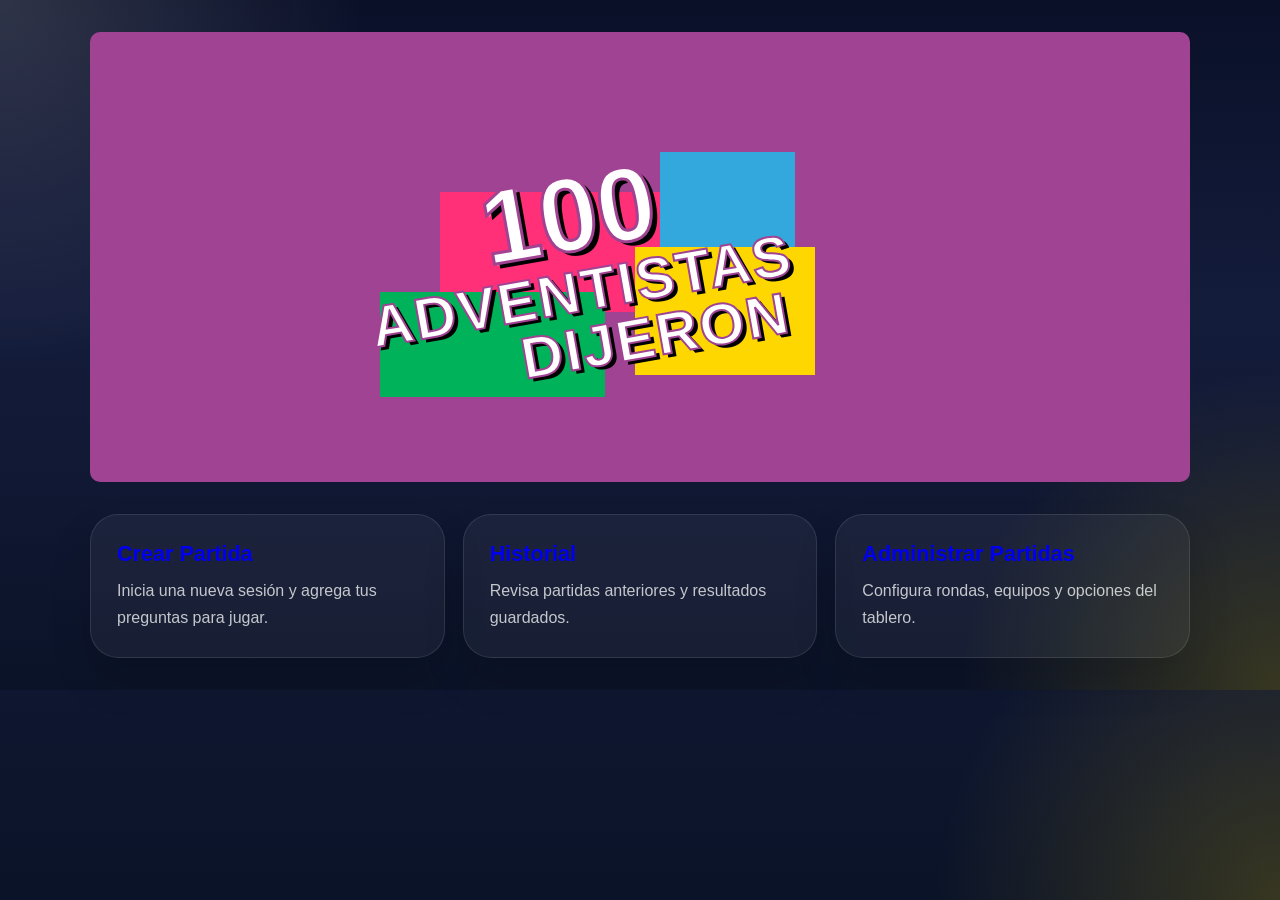
==== index.html @ 5dfc4f7d "Add initial HTML and CSS files for game management interface" ====
<!DOCTYPE html>
<html lang="en">

<head>
    <meta charset="UTF-8">
    <meta name="viewport" content="width=device-width, initial-scale=1.0">
    <link rel="stylesheet" href="./css/styles.css">
    <link rel="stylesheet" href="./css/home.css">
    <title>Home</title>
</head>

<body>
    <main class="page-shell">
            <div class="contenedor">
                <!-- Rectángulos -->
                <div class="rect rosa"></div>
                <div class="rect azul"></div>
                <div class="rect amarillo"></div>
                <div class="rect verde"></div>

                <!-- Texto -->
                <div class="titulo">
                    <h2 class="numero">100</h2>
                    <h2 class="texto linea1">ADVENTISTAS</h2>
                    <h2 class="texto linea2">DIJERON</h2>
                </div>
            </div>

        <section class="navigation-cards">
            <a class="nav-card" href="index.html">
                <h2>Crear Partida</h2>
                <p>Inicia una nueva sesión y agrega tus preguntas para jugar.</p>
            </a>
            <a class="nav-card" href="create-game.html">
                <h2>Historial</h2>
                <p>Revisa partidas anteriores y resultados guardados.</p>
            </a>
            <a class="nav-card" href="manage-rounds.html">
                <h2>Administrar Partidas</h2>
                <p>Configura rondas, equipos y opciones del tablero.</p>
            </a>
        </section>
    </main>
</body>

</html>
---- css/styles.css ----
@import url('./resetAndConstants.css');
---- css/home.css ----
@import url('resetAndConstants.css');

html,
body {
    min-height: 100%;
    font-family: var(--font-family);
    background: radial-gradient(circle at top left, rgba(255, 255, 255, 0.15), transparent 25%),
        radial-gradient(circle at bottom right, rgba(255, 215, 0, 0.18), transparent 22%),
        linear-gradient(180deg, #0a1028 0%, #141c3c 45%, #0b1328 100%);
    color: var(--white-pure);
}

body {
    padding: 32px 16px;
}

.contenedor {
    position: relative;
    width: "80%";
    height: 450px;
    background: var(--purple-dark);
    overflow: hidden;
    border-radius: 10px;
}

.rect {
    position: absolute;
}

.rosa {
    width: 245px;
    height: 120px;
    background: var(--pink-power);
    top: 160px;
    left: 350px;
}

.azul {
    width: 135px;
    height: 120px;
    background: var(--blue-soft);
    top: 120px;
    left: 570px;
}

.amarillo {
    width: 180px;
    height: 128px;
    background: var(--yellow-bright);
    top: 215px;
    left: 545px;
}

.verde {
    width: 225px;
    height: 105px;
    background: var(--green-bright);
    top: 260px;
    left: 290px;
}

.titulo {
    position: absolute;
    top: 135px;
    left: 275px;
    transform: rotate(-10deg);
    text-align: center;
    z-index: 20;
}

.numero {
    font-size: 105px;
    font-weight: 900;
    color: white;
    -webkit-text-stroke: 3px var(--purple-dark);
    text-shadow:
        5px 5px 0 #000,
        2px 2px 0 rgba(255, 255, 255, .3);
    line-height: 0.9;
}

.texto {
    font-size: 58px;
    font-weight: 900;
    color: white;
    letter-spacing: 2px;
    -webkit-text-stroke: 2px var(--purple-dark);
    text-shadow: 4px 4px 0 #000;
}

.linea1 {
    margin-top: -5px;
}

.linea2 {
    margin-top: -10px;
    margin-left: 130px;
}

.page-shell {
    max-width: 1100px;
    margin: 0 auto;
}

.navigation-cards {
    display: grid;
    gap: 18px;
    grid-template-columns: repeat(3, minmax(0, 1fr));
    margin-top: 32px;
}

.nav-card {
    display: block;
    padding: 26px;
    border-radius: 28px;
    background: rgba(255, 255, 255, 0.05);
    border: 1px solid rgba(255, 255, 255, 0.1);
    box-shadow: 0 22px 40px rgba(0, 0, 0, 0.15);
    transition: transform 0.2s ease, border-color 0.2s ease;
}

.nav-card:hover {
    transform: translateY(-4px);
    border-color: rgba(255, 255, 255, 0.2);
}

.nav-card h2 {
    font-size: 1.35rem;
    margin-bottom: 10px;
}

.nav-card p {
    color: rgba(255, 255, 255, 0.75);
    line-height: 1.7;
}

@media (max-width: 900px) {
    .navigation-cards {
        grid-template-columns: 1fr;
    }
}

@media (max-width: 560px) {
    body {
        padding: 18px 12px;
    }
}
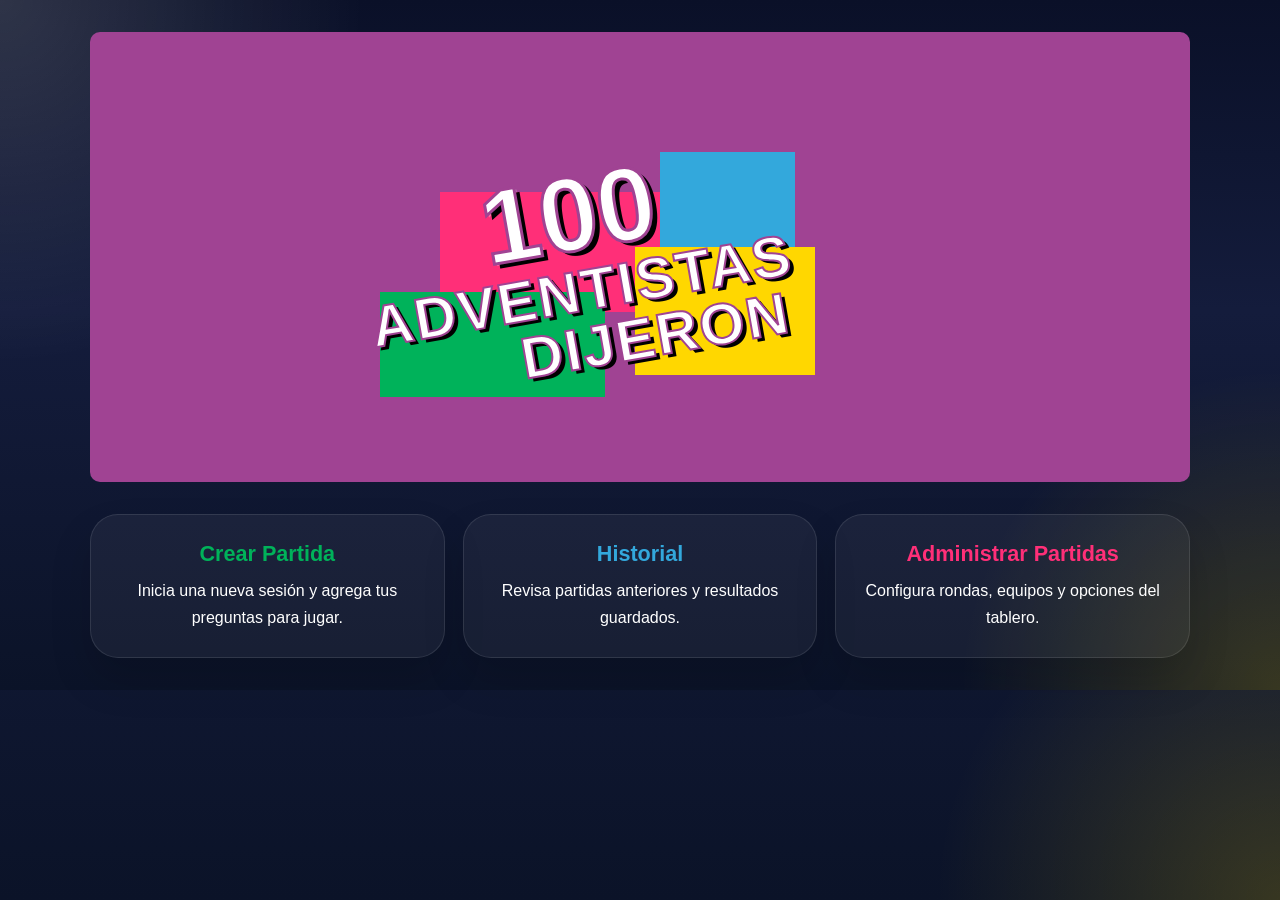
==== commit 40721ee5: "Add game creation functionality and update HTML structure for new game page" ====
--- a/index.html
+++ b/index.html
@@ -11,32 +11,32 @@
 
 <body>
     <main class="page-shell">
-            <div class="contenedor">
-                <!-- Rectángulos -->
-                <div class="rect rosa"></div>
-                <div class="rect azul"></div>
-                <div class="rect amarillo"></div>
-                <div class="rect verde"></div>
+            <div class="container">
+                <!-- Rectangles -->
+                <div class="rect pink"></div>
+                <div class="rect blue"></div>
+                <div class="rect yellow"></div>
+                <div class="rect green"></div>
 
-                <!-- Texto -->
-                <div class="titulo">
-                    <h2 class="numero">100</h2>
-                    <h2 class="texto linea1">ADVENTISTAS</h2>
-                    <h2 class="texto linea2">DIJERON</h2>
+                <!-- Text -->
+                <div class="title">
+                    <h2 class="number">100</h2>
+                    <h2 class="text line-one">ADVENTISTAS</h2>
+                    <h2 class="text line-two">DIJERON</h2>
                 </div>
             </div>
 
         <section class="navigation-cards">
-            <a class="nav-card" href="index.html">
-                <h2>Crear Partida</h2>
+            <a class="nav-card" href="./pages/newGame.html">
+                <h2 style="color: var(--green-bright);">Crear Partida</h2>
                 <p>Inicia una nueva sesión y agrega tus preguntas para jugar.</p>
             </a>
-            <a class="nav-card" href="create-game.html">
-                <h2>Historial</h2>
+            <a class="nav-card" href="./pages/history.html">
+                <h2 style="color: var(--blue-soft);">Historial</h2>
                 <p>Revisa partidas anteriores y resultados guardados.</p>
             </a>
-            <a class="nav-card" href="manage-rounds.html">
-                <h2>Administrar Partidas</h2>
+            <a class="nav-card" href="./pages/manageGame.html">
+                <h2 style="color: var(--pink-power);">Administrar Partidas</h2>
                 <p>Configura rondas, equipos y opciones del tablero.</p>
             </a>
         </section>
--- a/css/home.css
+++ b/css/home.css
@@ -14,7 +14,7 @@
     padding: 32px 16px;
 }
 
-.contenedor {
+.container {
     position: relative;
     width: "80%";
     height: 450px;
@@ -27,7 +27,7 @@
     position: absolute;
 }
 
-.rosa {
+.pink {
     width: 245px;
     height: 120px;
     background: var(--pink-power);
@@ -35,7 +35,7 @@
     left: 350px;
 }
 
-.azul {
+.blue {
     width: 135px;
     height: 120px;
     background: var(--blue-soft);
@@ -43,7 +43,7 @@
     left: 570px;
 }
 
-.amarillo {
+.yellow {
     width: 180px;
     height: 128px;
     background: var(--yellow-bright);
@@ -51,7 +51,7 @@
     left: 545px;
 }
 
-.verde {
+.green {
     width: 225px;
     height: 105px;
     background: var(--green-bright);
@@ -59,7 +59,7 @@
     left: 290px;
 }
 
-.titulo {
+.title {
     position: absolute;
     top: 135px;
     left: 275px;
@@ -68,10 +68,10 @@
     z-index: 20;
 }
 
-.numero {
+.number {
     font-size: 105px;
     font-weight: 900;
-    color: white;
+    color: var(--white-pure);
     -webkit-text-stroke: 3px var(--purple-dark);
     text-shadow:
         5px 5px 0 #000,
@@ -79,20 +79,20 @@
     line-height: 0.9;
 }
 
-.texto {
+.text {
     font-size: 58px;
     font-weight: 900;
-    color: white;
+    color: var(--white-pure);
     letter-spacing: 2px;
     -webkit-text-stroke: 2px var(--purple-dark);
     text-shadow: 4px 4px 0 #000;
 }
 
-.linea1 {
+.line-one {
     margin-top: -5px;
 }
 
-.linea2 {
+.line-two {
     margin-top: -10px;
     margin-left: 130px;
 }
@@ -101,6 +101,7 @@
     max-width: 1100px;
     margin: 0 auto;
 }
+
 
 .navigation-cards {
     display: grid;
@@ -117,6 +118,7 @@
     border: 1px solid rgba(255, 255, 255, 0.1);
     box-shadow: 0 22px 40px rgba(0, 0, 0, 0.15);
     transition: transform 0.2s ease, border-color 0.2s ease;
+    text-align: center;
 }
 
 .nav-card:hover {
@@ -130,7 +132,7 @@
 }
 
 .nav-card p {
-    color: rgba(255, 255, 255, 0.75);
+    color: var(--white-pure);
     line-height: 1.7;
 }
 
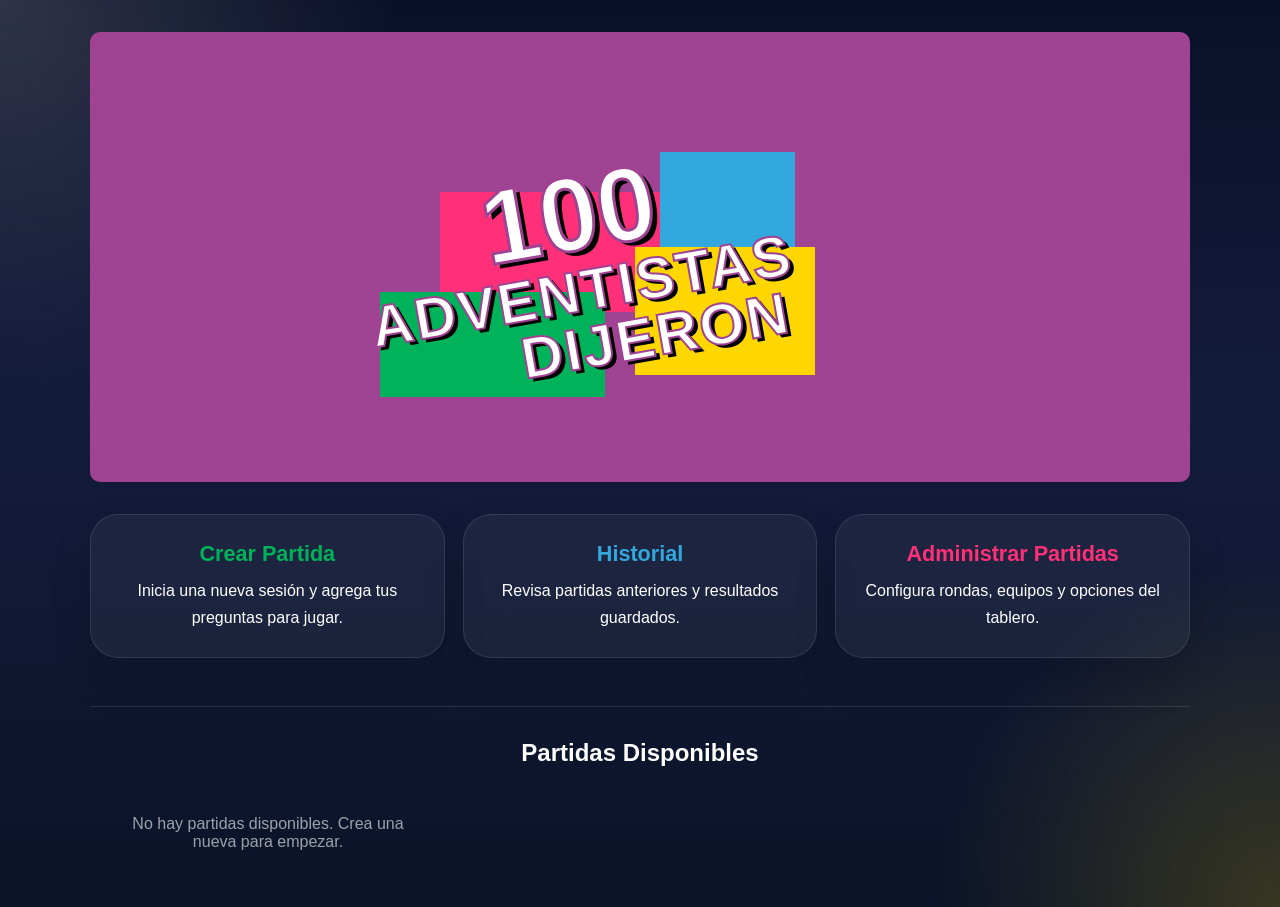
==== commit 311bcf94: "Add games section with dynamic loading and game card functionality" ====
--- a/index.html
+++ b/index.html
@@ -40,7 +40,73 @@
                 <p>Configura rondas, equipos y opciones del tablero.</p>
             </a>
         </section>
+
+        <section class="games-section">
+            <h2>Partidas Disponibles</h2>
+            <div id="games-container" class="games-container">
+                <!-- Partidas se cargarán aquí -->
+            </div>
+        </section>
     </main>
+
+    <script src="./js/storage.js"></script>
+    <script>
+        window.initializeStorage();
+        
+        function loadGamesInHome() {
+            const games = window.getGames();
+            const container = document.getElementById('games-container');
+            
+            if (!games || games.length === 0) {
+                container.innerHTML = '<p class="empty-state">No hay partidas disponibles. Crea una nueva para empezar.</p>';
+                return;
+            }
+
+            container.innerHTML = games.map(game => {
+                const createdDate = new Date(game.createdAt).toLocaleDateString('es-MX');
+                const teams = game.teams ? `${game.teams[0].name} vs ${game.teams[1].name}` : 'Equipos no configurados';
+                
+                return `
+                    <div class="game-card">
+                        <div class="game-card-header">
+                            <h3>${game.name}</h3>
+                            <span class="game-date">${createdDate}</span>
+                        </div>
+                        <div class="game-card-body">
+                            <p class="teams">${teams}</p>
+                            <p class="rounds">Rondas: ${game.config.roundsCount}</p>
+                        </div>
+                        <div class="game-card-actions">
+                            <button class="btn btn-play" data-game-id="${game.id}">Jugar</button>
+                            <button class="btn btn-hide" data-game-id="${game.id}">Ocultar</button>
+                        </div>
+                    </div>
+                `;
+            }).join('');
+
+            // Agregar event listeners a los botones de jugar
+            document.querySelectorAll('.btn-play').forEach(btn => {
+                btn.addEventListener('click', function() {
+                    const gameId = this.dataset.gameId;
+                    window.setActiveGame(gameId);
+                    alert('Partida activada: ' + gameId);
+                    // TODO: Navegar a página de gameplay
+                });
+            });
+
+            // Agregar event listeners a los botones de ocultar
+            document.querySelectorAll('.btn-hide').forEach(btn => {
+                btn.addEventListener('click', function() {
+                    const gameId = this.dataset.gameId;
+                    // TODO: Implementar funcionalidad de ocultar
+                    alert('Funcionalidad de ocultar (próximamente)');
+                });
+            });
+        }
+
+        // Cargar partidas al abrir el home
+        loadGamesInHome();
+    </script>
 </body>
 
 </html>
--- a/css/home.css
+++ b/css/home.css
@@ -146,4 +146,148 @@
     body {
         padding: 18px 12px;
     }
+}
+
+/* Games Section */
+.games-section {
+    margin-top: 48px;
+    padding-top: 32px;
+    border-top: 1px solid rgba(255, 255, 255, 0.1);
+}
+
+.games-section h2 {
+    font-size: 1.5rem;
+    color: var(--white-pure);
+    margin-bottom: 24px;
+    text-align: center;
+}
+
+.games-container {
+    display: grid;
+    gap: 16px;
+    grid-template-columns: repeat(auto-fill, minmax(320px, 1fr));
+}
+
+.game-card {
+    display: flex;
+    flex-direction: column;
+    padding: 18px;
+    border-radius: 16px;
+    background: rgba(255, 255, 255, 0.06);
+    border: 1px solid rgba(255, 255, 255, 0.12);
+    box-shadow: 0 10px 30px rgba(0, 0, 0, 0.2);
+    transition: transform 0.2s ease, background 0.2s ease;
+}
+
+.game-card:hover {
+    transform: translateY(-2px);
+    background: rgba(255, 255, 255, 0.08);
+}
+
+.game-card-header {
+    display: flex;
+    justify-content: space-between;
+    align-items: flex-start;
+    margin-bottom: 12px;
+}
+
+.game-card-header h3 {
+    font-size: 1.15rem;
+    color: var(--yellow-bright);
+    margin: 0;
+    flex: 1;
+}
+
+.game-date {
+    font-size: 0.85rem;
+    color: rgba(255, 255, 255, 0.6);
+    white-space: nowrap;
+    margin-left: 8px;
+}
+
+.game-card-body {
+    flex: 1;
+    margin-bottom: 14px;
+}
+
+.game-card-body p {
+    margin: 6px 0;
+    color: rgba(255, 255, 255, 0.8);
+    font-size: 0.95rem;
+}
+
+.teams {
+    color: var(--green-bright) !important;
+    font-weight: 500;
+}
+
+.rounds {
+    color: rgba(255, 255, 255, 0.7);
+}
+
+.empty-state {
+    text-align: center;
+    color: rgba(255, 255, 255, 0.6);
+    padding: 24px;
+    font-size: 1rem;
+}
+
+.game-card-actions {
+    display: flex;
+    gap: 10px;
+    justify-content: flex-end;
+}
+
+.btn {
+    padding: 8px 16px;
+    border-radius: 8px;
+    border: none;
+    cursor: pointer;
+    font-size: 0.9rem;
+    font-weight: 500;
+    transition: all 0.2s ease;
+    min-width: 100px;
+}
+
+.btn-play {
+    background: linear-gradient(135deg, var(--green-bright), #0fb069);
+    color: white;
+}
+
+.btn-play:hover {
+    transform: translateY(-1px);
+    box-shadow: 0 4px 12px rgba(15, 176, 105, 0.3);
+}
+
+.btn-hide {
+    background: rgba(255, 255, 255, 0.1);
+    color: rgba(255, 255, 255, 0.8);
+    border: 1px solid rgba(255, 255, 255, 0.2);
+}
+
+.btn-hide:hover {
+    background: rgba(255, 255, 255, 0.15);
+    border-color: rgba(255, 255, 255, 0.3);
+}
+
+@media (max-width: 768px) {
+    .games-container {
+        grid-template-columns: repeat(auto-fill, minmax(280px, 1fr));
+    }
+}
+
+@media (max-width: 480px) {
+    .games-container {
+        grid-template-columns: 1fr;
+    }
+
+    .game-card-actions {
+        gap: 8px;
+    }
+
+    .btn {
+        min-width: 80px;
+        padding: 6px 12px;
+        font-size: 0.85rem;
+    }
 }
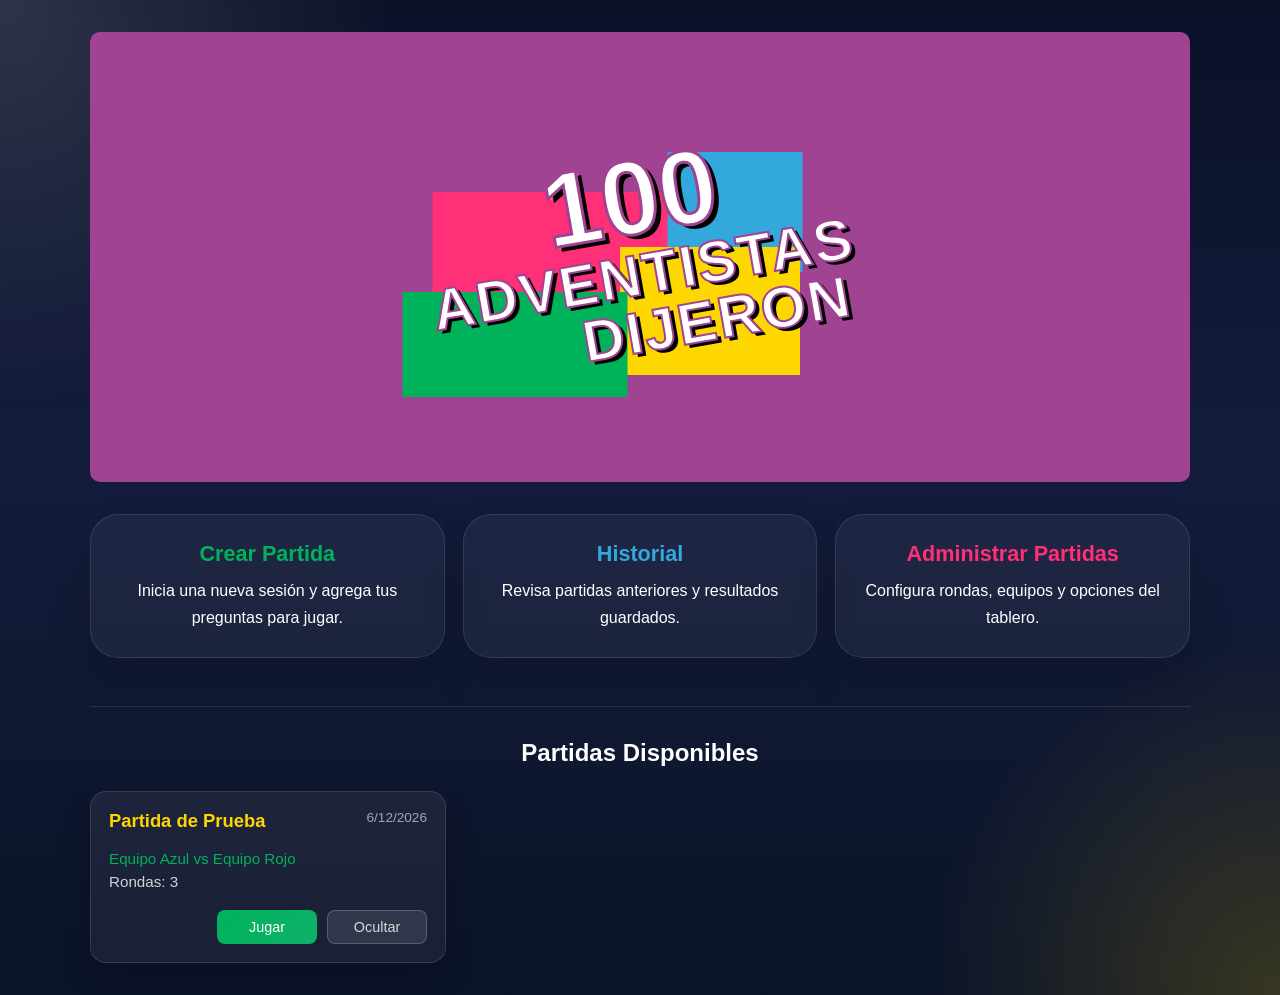
==== commit b942be67: "Add game functionality and styling for gameplay experience - Introduced new CSS file for game stylin" ====
--- a/index.html
+++ b/index.html
@@ -50,8 +50,51 @@
     </main>
 
     <script src="./js/storage.js"></script>
+    <script src="./js/game.js"></script>
     <script>
+        // Limpiar localStorage y crear partida de prueba
+        window.localStorage.removeItem('mexicanos-dijeron-v1');
         window.initializeStorage();
+        
+        // Crear partida de prueba con respuestas y puntos configurados
+        const testGamePayload = {
+            gameName: 'Partida de Prueba',
+            teamAName: 'Equipo Azul',
+            teamBName: 'Equipo Rojo',
+            roundsCount: 3,
+            enableDoubleRound: false,
+            enableSounds: false,
+            roundsData: [
+                // Ronda 1 - Fútbol
+                [
+                    { text: 'Fútbol', points: 30 },
+                    { text: 'Tennis', points: 25 },
+                    { text: 'Béisbol', points: 20 },
+                    { text: 'Lucha Libre', points: 15 },
+                    { text: 'Básquetbol', points: 10 }
+                ],
+                // Ronda 2 - Películas
+                [
+                    { text: 'Avatar', points: 35 },
+                    { text: 'Titanic', points: 28 },
+                    { text: 'Inception', points: 22 },
+                    { text: 'Interstellar', points: 12 },
+                    { text: 'Matrix', points: 8 }
+                ],
+                // Ronda 3 - Cantantes
+                [
+                    { text: 'Juan Gabriel', points: 40 },
+                    { text: 'Selena', points: 32 },
+                    { text: 'Luis Miguel', points: 20 },
+                    { text: 'Thalia', points: 15 },
+                    { text: 'Reik', points: 5 }
+                ]
+            ]
+        };
+        
+        window.createGameState(testGamePayload);
+        const activeGame = window.getActiveGame();
+        window.setActiveGame(activeGame.id);
         
         function loadGamesInHome() {
             const games = window.getGames();
@@ -89,8 +132,7 @@
                 btn.addEventListener('click', function() {
                     const gameId = this.dataset.gameId;
                     window.setActiveGame(gameId);
-                    alert('Partida activada: ' + gameId);
-                    // TODO: Navegar a página de gameplay
+                    window.location.href = './pages/game.html';
                 });
             });
 
--- a/css/home.css
+++ b/css/home.css
@@ -16,11 +16,15 @@
 
 .container {
     position: relative;
-    width: "80%";
+    width: "90%";
     height: 450px;
     background: var(--purple-dark);
     overflow: hidden;
     border-radius: 10px;
+    margin: 0 auto;
+    display: flex;
+    align-items: center;
+    justify-content: center;
 }
 
 .rect {
@@ -32,7 +36,9 @@
     height: 120px;
     background: var(--pink-power);
     top: 160px;
-    left: 350px;
+    left: 50%;
+    transform: translateX(-50%);
+    margin-left: -85px;
 }
 
 .blue {
@@ -40,7 +46,9 @@
     height: 120px;
     background: var(--blue-soft);
     top: 120px;
-    left: 570px;
+    left: 50%;
+    transform: translateX(-50%);
+    margin-left: 95px;
 }
 
 .yellow {
@@ -48,7 +56,9 @@
     height: 128px;
     background: var(--yellow-bright);
     top: 215px;
-    left: 545px;
+    left: 50%;
+    transform: translateX(-50%);
+    margin-left: 70px;
 }
 
 .green {
@@ -56,16 +66,19 @@
     height: 105px;
     background: var(--green-bright);
     top: 260px;
-    left: 290px;
+    left: 50%;
+    transform: translateX(-50%);
+    margin-left: -125px;
 }
 
 .title {
     position: absolute;
-    top: 135px;
-    left: 275px;
-    transform: rotate(-10deg);
+    top: 50%;
+    left: 50%;
+    transform: translate(-50%, -50%) rotate(-10deg);
     text-align: center;
     z-index: 20;
+    width: 100%;
 }
 
 .number {
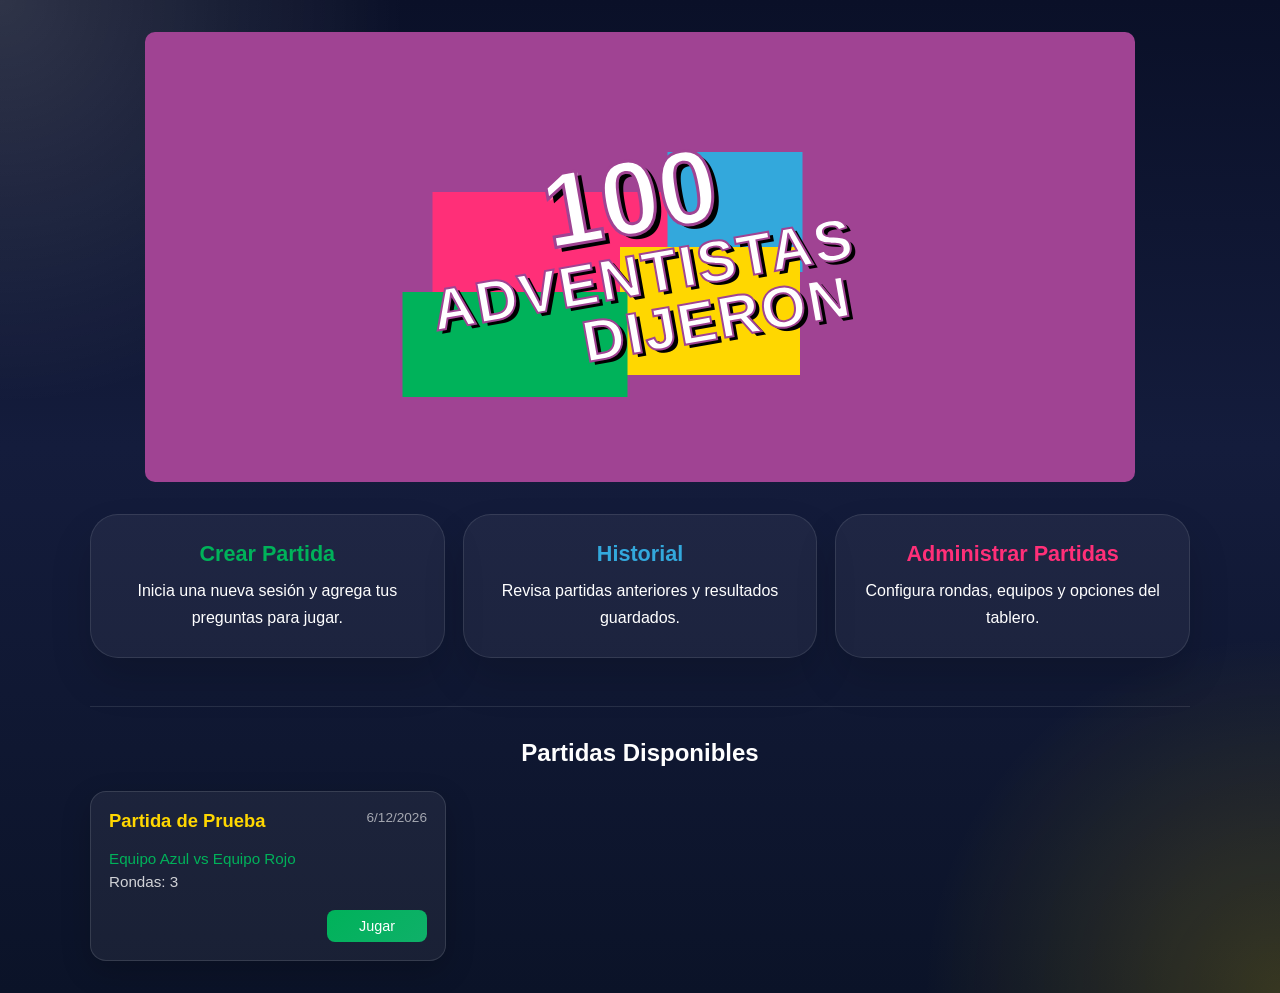
==== commit 7245f703: "Add game history feature: implement history page layout, style history entries, and add functionalit" ====
--- a/index.html
+++ b/index.html
@@ -52,49 +52,49 @@
     <script src="./js/storage.js"></script>
     <script src="./js/game.js"></script>
     <script>
-        // Limpiar localStorage y crear partida de prueba
-        window.localStorage.removeItem('mexicanos-dijeron-v1');
+        // Inicializar storage (cargar partidas guardadas)
         window.initializeStorage();
         
-        // Crear partida de prueba con respuestas y puntos configurados
-        const testGamePayload = {
-            gameName: 'Partida de Prueba',
-            teamAName: 'Equipo Azul',
-            teamBName: 'Equipo Rojo',
-            roundsCount: 3,
-            enableDoubleRound: false,
-            enableSounds: false,
-            roundsData: [
-                // Ronda 1 - Fútbol
-                [
-                    { text: 'Fútbol', points: 30 },
-                    { text: 'Tennis', points: 25 },
-                    { text: 'Béisbol', points: 20 },
-                    { text: 'Lucha Libre', points: 15 },
-                    { text: 'Básquetbol', points: 10 }
-                ],
-                // Ronda 2 - Películas
-                [
-                    { text: 'Avatar', points: 35 },
-                    { text: 'Titanic', points: 28 },
-                    { text: 'Inception', points: 22 },
-                    { text: 'Interstellar', points: 12 },
-                    { text: 'Matrix', points: 8 }
-                ],
-                // Ronda 3 - Cantantes
-                [
-                    { text: 'Juan Gabriel', points: 40 },
-                    { text: 'Selena', points: 32 },
-                    { text: 'Luis Miguel', points: 20 },
-                    { text: 'Thalia', points: 15 },
-                    { text: 'Reik', points: 5 }
+        // Solo crear partida de prueba si no existen partidas
+        const existingGames = window.getGames();
+        if (existingGames.length === 0) {
+            const testGamePayload = {
+                gameName: 'Partida de Prueba',
+                teamAName: 'Equipo Azul',
+                teamBName: 'Equipo Rojo',
+                roundsCount: 3,
+                enableDoubleRound: false,
+                enableSounds: false,
+                roundsData: [
+                    // Ronda 1 - Fútbol
+                    [
+                        { text: 'Fútbol', points: 30 },
+                        { text: 'Tennis', points: 25 },
+                        { text: 'Béisbol', points: 20 },
+                        { text: 'Lucha Libre', points: 15 },
+                        { text: 'Básquetbol', points: 10 }
+                    ],
+                    // Ronda 2 - Películas
+                    [
+                        { text: 'Avatar', points: 35 },
+                        { text: 'Titanic', points: 28 },
+                        { text: 'Inception', points: 22 },
+                        { text: 'Interstellar', points: 12 },
+                        { text: 'Matrix', points: 8 }
+                    ],
+                    // Ronda 3 - Cantantes
+                    [
+                        { text: 'Juan Gabriel', points: 40 },
+                        { text: 'Selena', points: 32 },
+                        { text: 'Luis Miguel', points: 20 },
+                        { text: 'Thalia', points: 15 },
+                        { text: 'Reik', points: 5 }
+                    ]
                 ]
-            ]
-        };
-        
-        window.createGameState(testGamePayload);
-        const activeGame = window.getActiveGame();
-        window.setActiveGame(activeGame.id);
+            };
+            
+            window.createGameState(testGamePayload);
+        }
         
         function loadGamesInHome() {
             const games = window.getGames();
@@ -121,7 +121,6 @@
                         </div>
                         <div class="game-card-actions">
                             <button class="btn btn-play" data-game-id="${game.id}">Jugar</button>
-                            <button class="btn btn-hide" data-game-id="${game.id}">Ocultar</button>
                         </div>
                     </div>
                 `;
@@ -131,23 +130,25 @@
             document.querySelectorAll('.btn-play').forEach(btn => {
                 btn.addEventListener('click', function() {
                     const gameId = this.dataset.gameId;
+                    if (window.resetGameProgress) {
+                        window.resetGameProgress(gameId);
+                    }
                     window.setActiveGame(gameId);
                     window.location.href = './pages/game.html';
-                });
-            });
-
-            // Agregar event listeners a los botones de ocultar
-            document.querySelectorAll('.btn-hide').forEach(btn => {
-                btn.addEventListener('click', function() {
-                    const gameId = this.dataset.gameId;
-                    // TODO: Implementar funcionalidad de ocultar
-                    alert('Funcionalidad de ocultar (próximamente)');
                 });
             });
         }
 
         // Cargar partidas al abrir el home
-        loadGamesInHome();
+        document.addEventListener('DOMContentLoaded', loadGamesInHome);
+        
+        // Recargar partidas cuando se vuelve a la página
+        document.addEventListener('visibilitychange', function() {
+            if (!document.hidden) {
+                window.initializeStorage();
+                loadGamesInHome();
+            }
+        });
     </script>
 </body>
 
--- a/css/home.css
+++ b/css/home.css
@@ -16,7 +16,7 @@
 
 .container {
     position: relative;
-    width: "90%";
+    width: 90%;
     height: 450px;
     background: var(--purple-dark);
     overflow: hidden;
@@ -272,17 +272,6 @@
     box-shadow: 0 4px 12px rgba(15, 176, 105, 0.3);
 }
 
-.btn-hide {
-    background: rgba(255, 255, 255, 0.1);
-    color: rgba(255, 255, 255, 0.8);
-    border: 1px solid rgba(255, 255, 255, 0.2);
-}
-
-.btn-hide:hover {
-    background: rgba(255, 255, 255, 0.15);
-    border-color: rgba(255, 255, 255, 0.3);
-}
-
 @media (max-width: 768px) {
     .games-container {
         grid-template-columns: repeat(auto-fill, minmax(280px, 1fr));
